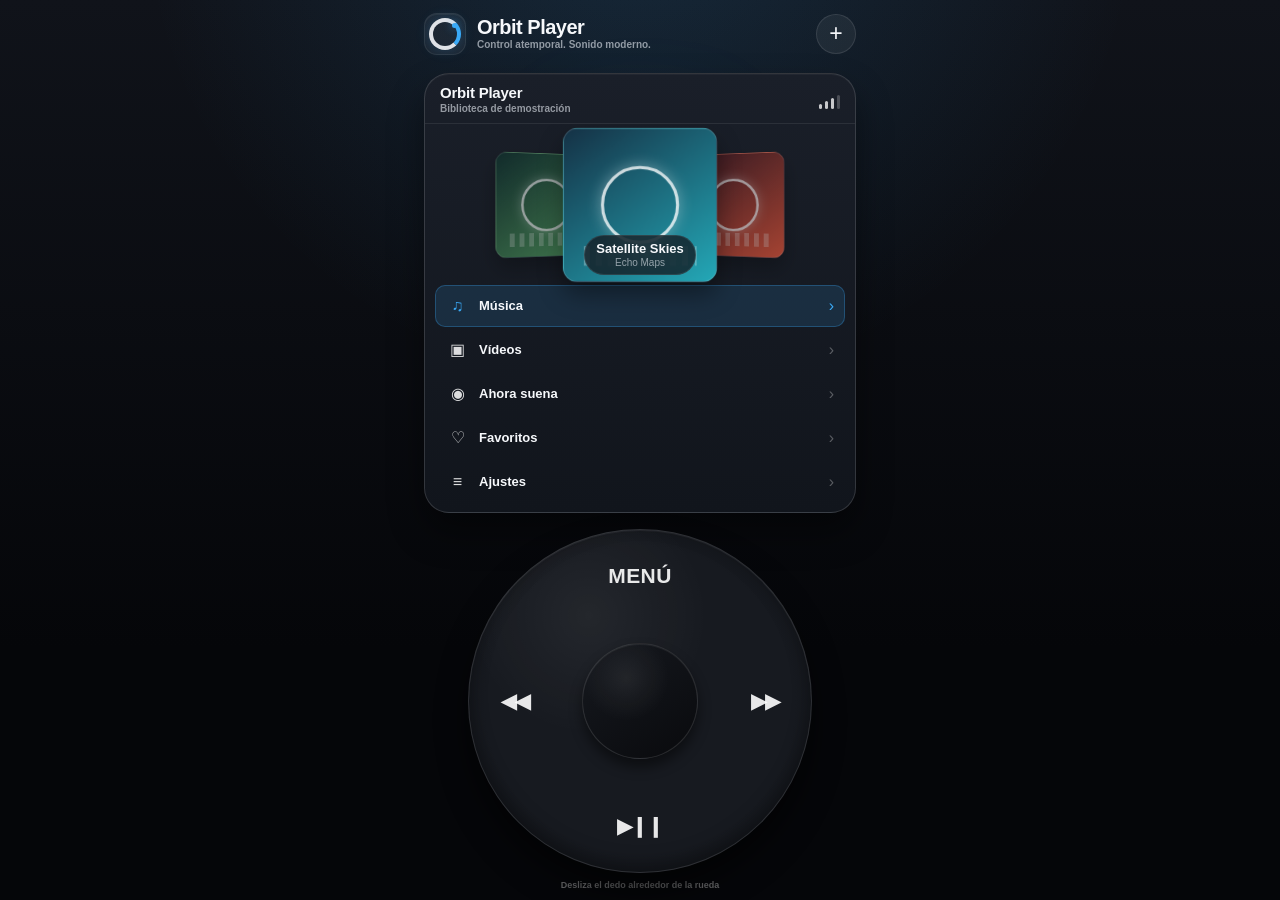
==== index.html @ 06b574ba "fix(pages): open the Orbit Player preview from the site root" ====
<!doctype html>
<html lang="es">
<head>
  <meta charset="utf-8">
  <meta name="viewport" content="width=device-width, initial-scale=1, viewport-fit=cover">
  <meta name="theme-color" content="#101218">
  <meta name="robots" content="noindex">
  <title>Orbit Player</title>
  <link rel="canonical" href="./Preview/">
  <meta http-equiv="refresh" content="0; url=./Preview/">
  <style>
    :root { color-scheme: dark; font-family: -apple-system, BlinkMacSystemFont, "SF Pro Display", sans-serif; }
    * { box-sizing: border-box; }
    body { min-height: 100vh; margin: 0; display: grid; place-items: center; background: radial-gradient(circle at top, #1c2634, #08090c 70%); color: #fff; }
    main { width: min(88vw, 420px); text-align: center; padding: 32px; border: 1px solid rgba(255,255,255,.12); border-radius: 28px; background: rgba(255,255,255,.055); backdrop-filter: blur(18px); }
    .mark { width: 66px; height: 66px; margin: 0 auto 18px; border: 7px solid rgba(255,255,255,.88); border-right-color: #3aaaf8; border-radius: 50%; box-shadow: 0 0 28px rgba(58,170,248,.28); }
    h1 { margin: 0 0 8px; font-size: 28px; }
    p { margin: 0 0 22px; color: rgba(255,255,255,.66); line-height: 1.45; }
    a { display: inline-flex; min-height: 48px; align-items: center; justify-content: center; padding: 0 22px; border-radius: 999px; background: #3aaaf8; color: #06101a; font-weight: 750; text-decoration: none; }
  </style>
  <script>window.location.replace('./Preview/');</script>
</head>
<body>
  <main>
    <div class="mark" aria-hidden="true"></div>
    <h1>Orbit Player</h1>
    <p>Abriendo la demostración táctil…</p>
    <a href="./Preview/">Abrir Orbit Player</a>
  </main>
</body>
</html>
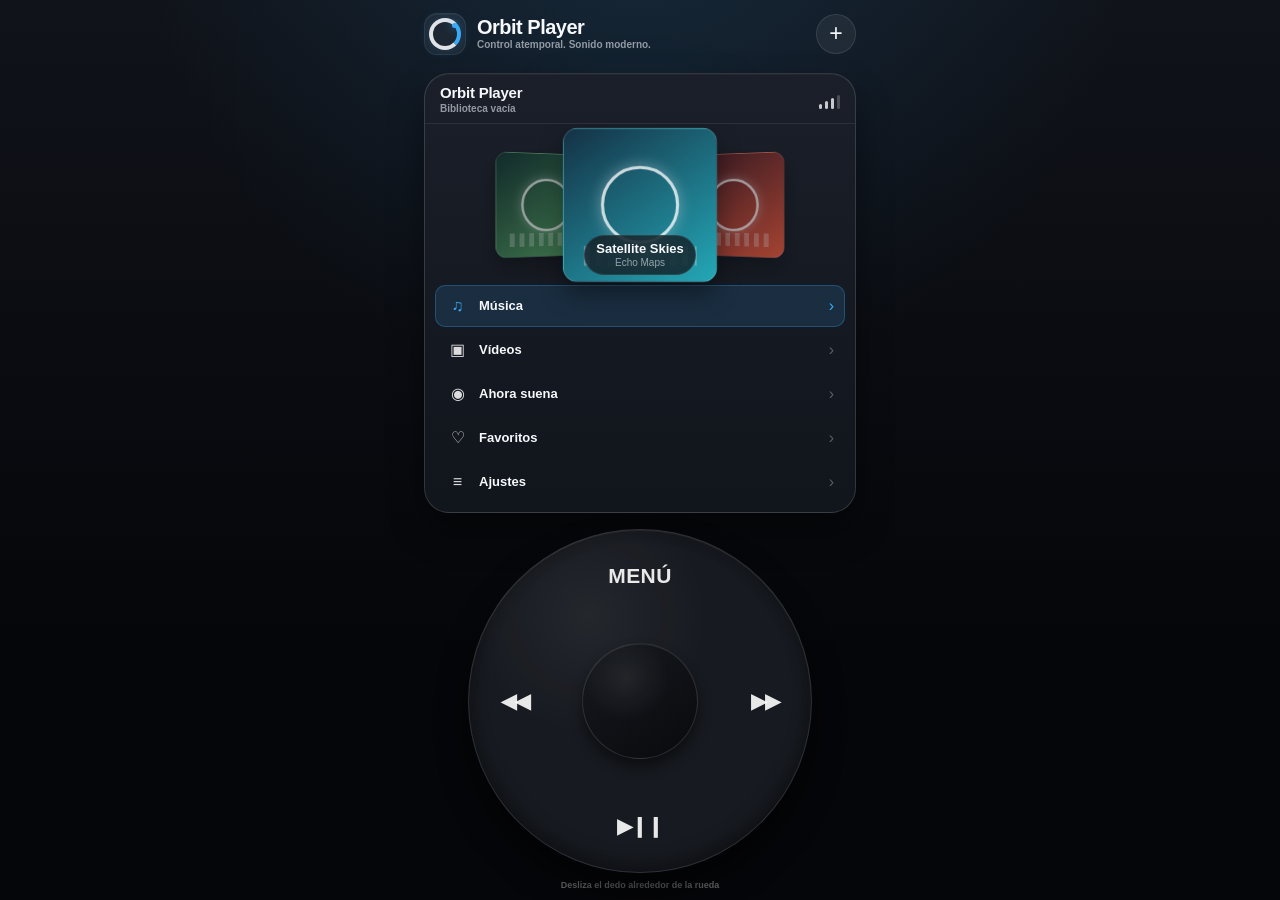
==== commit e874b52c: "deploy: publish Orbit Player PWA" ====
--- a/index.html
+++ b/index.html
@@ -2,30 +2,82 @@
 <html lang="es">
 <head>
   <meta charset="utf-8">
-  <meta name="viewport" content="width=device-width, initial-scale=1, viewport-fit=cover">
+  <meta name="viewport" content="width=device-width, initial-scale=1, viewport-fit=cover, user-scalable=no">
   <meta name="theme-color" content="#101218">
-  <meta name="robots" content="noindex">
+  <meta name="format-detection" content="telephone=no">
+  <meta name="apple-mobile-web-app-capable" content="yes">
+  <meta name="apple-mobile-web-app-status-bar-style" content="black-translucent">
+  <meta name="apple-mobile-web-app-title" content="Orbit Player">
   <title>Orbit Player</title>
-  <link rel="canonical" href="./Preview/">
-  <meta http-equiv="refresh" content="0; url=./Preview/">
-  <style>
-    :root { color-scheme: dark; font-family: -apple-system, BlinkMacSystemFont, "SF Pro Display", sans-serif; }
-    * { box-sizing: border-box; }
-    body { min-height: 100vh; margin: 0; display: grid; place-items: center; background: radial-gradient(circle at top, #1c2634, #08090c 70%); color: #fff; }
-    main { width: min(88vw, 420px); text-align: center; padding: 32px; border: 1px solid rgba(255,255,255,.12); border-radius: 28px; background: rgba(255,255,255,.055); backdrop-filter: blur(18px); }
-    .mark { width: 66px; height: 66px; margin: 0 auto 18px; border: 7px solid rgba(255,255,255,.88); border-right-color: #3aaaf8; border-radius: 50%; box-shadow: 0 0 28px rgba(58,170,248,.28); }
-    h1 { margin: 0 0 8px; font-size: 28px; }
-    p { margin: 0 0 22px; color: rgba(255,255,255,.66); line-height: 1.45; }
-    a { display: inline-flex; min-height: 48px; align-items: center; justify-content: center; padding: 0 22px; border-radius: 999px; background: #3aaaf8; color: #06101a; font-weight: 750; text-decoration: none; }
-  </style>
-  <script>window.location.replace('./Preview/');</script>
+  <link rel="manifest" href="./manifest.webmanifest?v=2026.08.19.2">
+  <link rel="icon" href="./icon.svg" type="image/svg+xml">
+  <link rel="stylesheet" href="./styles.css?v=2026.08.19.2">
 </head>
 <body>
-  <main>
-    <div class="mark" aria-hidden="true"></div>
-    <h1>Orbit Player</h1>
-    <p>Abriendo la demostración táctil…</p>
-    <a href="./Preview/">Abrir Orbit Player</a>
+  <main class="app-shell" aria-label="Orbit Player">
+    <header class="app-header">
+      <div class="brand-mark" aria-hidden="true"><span></span></div>
+      <div class="brand-copy">
+        <strong>Orbit Player</strong>
+        <span>Control atemporal. Sonido moderno.</span>
+      </div>
+      <button class="round-action" id="importButton" type="button" aria-label="Importar música o vídeos">+</button>
+    </header>
+
+    <section class="display" aria-live="polite">
+      <header class="display-header">
+        <div>
+          <h1 id="screenTitle">Orbit Player</h1>
+          <p id="screenSubtitle">Cargando biblioteca…</p>
+        </div>
+        <div class="signal" aria-hidden="true"><i></i><i></i><i></i><i></i></div>
+      </header>
+
+      <div class="screen-body" id="screenBody"></div>
+    </section>
+
+    <section class="wheel-zone" aria-label="Rueda de control">
+      <div class="wheel" id="wheel">
+        <button class="wheel-key wheel-menu" id="menuKey" type="button">MENÚ</button>
+        <button class="wheel-key wheel-prev" id="prevKey" type="button" aria-label="Anterior">◀◀</button>
+        <button class="wheel-key wheel-next" id="nextKey" type="button" aria-label="Siguiente">▶▶</button>
+        <button class="wheel-key wheel-play" id="playKey" type="button" aria-label="Reproducir o pausar">▶︎❙❙</button>
+        <button class="select-key" id="selectKey" type="button" aria-label="Seleccionar"></button>
+        <span class="wheel-glow" aria-hidden="true"></span>
+      </div>
+      <p class="wheel-hint" id="wheelHint">Desliza el dedo alrededor de la rueda</p>
+    </section>
   </main>
+
+  <input
+    id="mediaInput"
+    type="file"
+    accept="audio/*,video/*,.mp3,.m4a,.aac,.wav,.aif,.aiff,.caf,.flac,.ogg,.opus,.mp4,.m4v,.mov,.webm"
+    multiple
+    hidden
+  >
+  <audio id="audioPlayer" preload="metadata"></audio>
+  <video id="videoPlayer" preload="metadata" playsinline hidden></video>
+
+  <dialog id="videoDialog" class="video-dialog">
+    <div class="video-toolbar">
+      <div>
+        <strong id="videoTitle">Vídeo</strong>
+        <span>Orbit Player</span>
+      </div>
+      <button id="closeVideo" type="button" aria-label="Cerrar vídeo">×</button>
+    </div>
+    <div class="video-stage" id="videoStage"></div>
+  </dialog>
+
+  <dialog id="infoDialog" class="info-dialog">
+    <button id="closeInfo" type="button" aria-label="Cerrar">×</button>
+    <div class="brand-mark large" aria-hidden="true"><span></span></div>
+    <h2>Orbit Player</h2>
+    <p>PWA personal para reproducir música y vídeos guardados en tu iPhone.</p>
+    <p class="muted">Los archivos se guardan localmente mediante IndexedDB y no se envían a GitHub ni a ningún servidor.</p>
+  </dialog>
+
+  <script src="./app.js?v=2026.08.19.2" defer></script>
 </body>
 </html>
--- a/styles.css
+++ b/styles.css
@@ -0,0 +1,870 @@
+:root {
+  color-scheme: dark;
+  --bg-0: #050609;
+  --bg-1: #10131a;
+  --panel: #11151c;
+  --panel-raised: #1a1f29;
+  --line: rgba(255, 255, 255, 0.12);
+  --text: #f6f8fb;
+  --muted: rgba(238, 243, 250, 0.58);
+  --accent: #3aaaf7;
+  --accent-soft: rgba(58, 170, 247, 0.14);
+  --wheel: #171a20;
+  --wheel-edge: #08090c;
+  font-family: -apple-system, BlinkMacSystemFont, "SF Pro Display", "Helvetica Neue", Arial, sans-serif;
+  -webkit-tap-highlight-color: transparent;
+}
+
+* {
+  box-sizing: border-box;
+}
+
+html,
+body {
+  margin: 0;
+  min-height: 100%;
+  overflow: hidden;
+  background: var(--bg-0);
+}
+
+body {
+  min-height: 100dvh;
+  color: var(--text);
+  overscroll-behavior: none;
+  touch-action: none;
+  background:
+    radial-gradient(circle at 50% -12%, rgba(58, 170, 247, 0.15), transparent 42%),
+    linear-gradient(180deg, var(--bg-1), var(--bg-0) 72%);
+}
+
+button {
+  color: inherit;
+  font: inherit;
+}
+
+.app-shell {
+  width: min(100%, 470px);
+  height: 100dvh;
+  margin: 0 auto;
+  padding:
+    max(10px, env(safe-area-inset-top))
+    clamp(14px, 4vw, 22px)
+    max(8px, env(safe-area-inset-bottom));
+  display: grid;
+  grid-template-rows: auto minmax(300px, 1fr) auto;
+  gap: clamp(11px, 1.8dvh, 17px);
+  position: relative;
+  isolation: isolate;
+}
+
+.app-shell::before {
+  content: "";
+  position: absolute;
+  z-index: -1;
+  inset: 7% 3% auto;
+  height: 37%;
+  background: radial-gradient(circle, rgba(58, 170, 247, 0.08), transparent 68%);
+  filter: blur(24px);
+}
+
+.app-header {
+  min-height: 47px;
+  display: flex;
+  align-items: center;
+  gap: 11px;
+}
+
+.brand-mark {
+  width: 42px;
+  height: 42px;
+  flex: 0 0 42px;
+  display: grid;
+  place-items: center;
+  border: 1px solid rgba(255, 255, 255, 0.08);
+  background: rgba(255, 255, 255, 0.045);
+  border-radius: 13px;
+  box-shadow: inset 0 1px 0 rgba(255, 255, 255, 0.06);
+}
+
+.brand-mark::before {
+  content: "";
+  width: 24px;
+  height: 24px;
+  border: 4px solid rgba(245, 248, 251, 0.9);
+  border-right-color: var(--accent);
+  border-radius: 50%;
+  box-shadow: 0 0 14px rgba(58, 170, 247, 0.22);
+}
+
+.brand-mark span {
+  position: absolute;
+  width: 5px;
+  height: 5px;
+  border-radius: 50%;
+  background: var(--accent);
+  transform: translate(9px, -8px);
+  box-shadow: 0 0 8px rgba(58, 170, 247, 0.8);
+}
+
+.brand-mark.large {
+  width: 88px;
+  height: 88px;
+  margin-inline: auto;
+  border-radius: 24px;
+}
+
+.brand-mark.large::before {
+  width: 52px;
+  height: 52px;
+  border-width: 7px;
+}
+
+.brand-mark.large span {
+  width: 9px;
+  height: 9px;
+  transform: translate(20px, -17px);
+}
+
+.brand-copy {
+  min-width: 0;
+  display: grid;
+  gap: 1px;
+}
+
+.brand-copy strong {
+  font-size: 20px;
+  line-height: 1.05;
+  letter-spacing: -0.025em;
+}
+
+.brand-copy span {
+  overflow: hidden;
+  color: var(--muted);
+  font-size: 10px;
+  font-weight: 600;
+  white-space: nowrap;
+  text-overflow: ellipsis;
+}
+
+.round-action {
+  width: 40px;
+  height: 40px;
+  margin-left: auto;
+  border: 1px solid rgba(255, 255, 255, 0.1);
+  border-radius: 50%;
+  background: rgba(255, 255, 255, 0.06);
+  font-size: 23px;
+  font-weight: 300;
+  line-height: 1;
+  cursor: pointer;
+}
+
+.round-action:active {
+  transform: scale(0.95);
+  background: rgba(255, 255, 255, 0.11);
+}
+
+.display {
+  min-height: 0;
+  display: grid;
+  grid-template-rows: auto 1fr;
+  overflow: hidden;
+  border: 1px solid rgba(255, 255, 255, 0.14);
+  border-radius: 25px;
+  background: linear-gradient(180deg, var(--panel-raised), var(--panel));
+  box-shadow:
+    0 19px 35px rgba(0, 0, 0, 0.42),
+    inset 0 1px 0 rgba(255, 255, 255, 0.035);
+}
+
+.display-header {
+  min-height: 50px;
+  padding: 9px 15px;
+  display: flex;
+  align-items: center;
+  gap: 12px;
+  border-bottom: 1px solid rgba(255, 255, 255, 0.08);
+}
+
+.display-header h1,
+.display-header p {
+  margin: 0;
+}
+
+.display-header h1 {
+  font-size: 15px;
+  line-height: 1.15;
+  letter-spacing: -0.015em;
+}
+
+.display-header p {
+  margin-top: 2px;
+  color: var(--muted);
+  font-size: 10px;
+  font-weight: 600;
+}
+
+.signal {
+  margin-left: auto;
+  height: 20px;
+  display: flex;
+  align-items: end;
+  gap: 3px;
+}
+
+.signal i {
+  width: 3px;
+  border-radius: 3px;
+  background: rgba(255, 255, 255, 0.76);
+}
+
+.signal i:nth-child(1) { height: 5px; }
+.signal i:nth-child(2) { height: 8px; }
+.signal i:nth-child(3) { height: 11px; }
+.signal i:nth-child(4) { height: 14px; opacity: 0.28; }
+
+.screen-body {
+  min-height: 0;
+  overflow: hidden;
+}
+
+.home-screen {
+  height: 100%;
+  padding: 10px 10px 9px;
+  display: grid;
+  grid-template-rows: minmax(118px, 1fr) auto;
+  gap: 9px;
+}
+
+.cover-flow {
+  min-height: 0;
+  display: grid;
+  place-items: center;
+  position: relative;
+  perspective: 650px;
+}
+
+.cover {
+  width: clamp(84px, 27vw, 126px);
+  aspect-ratio: 1;
+  position: absolute;
+  display: grid;
+  place-items: center;
+  overflow: hidden;
+  border: 1px solid rgba(255, 255, 255, 0.15);
+  border-radius: 14px;
+  background: var(--cover-gradient);
+  box-shadow: 0 12px 24px rgba(0, 0, 0, 0.38);
+}
+
+.cover::before {
+  content: "";
+  width: 47%;
+  aspect-ratio: 1;
+  border: 3px solid rgba(255, 255, 255, 0.78);
+  border-radius: 50%;
+  box-shadow: 0 0 14px rgba(255, 255, 255, 0.34);
+}
+
+.cover::after {
+  content: "";
+  position: absolute;
+  inset: auto 13% 10%;
+  height: 13%;
+  opacity: 0.28;
+  background: repeating-linear-gradient(90deg, #fff 0 6px, transparent 6px 12px);
+}
+
+.cover.center {
+  z-index: 3;
+  width: clamp(112px, 35vw, 150px);
+  transform: translateZ(18px);
+}
+
+.cover.left {
+  z-index: 1;
+  transform: translateX(-74%) rotateY(27deg) scale(0.82);
+  opacity: 0.68;
+}
+
+.cover.right {
+  z-index: 1;
+  transform: translateX(74%) rotateY(-27deg) scale(0.82);
+  opacity: 0.68;
+}
+
+.cover-title {
+  position: absolute;
+  z-index: 5;
+  inset: auto auto 1px;
+  max-width: 88%;
+  padding: 5px 11px 6px;
+  display: grid;
+  gap: 1px;
+  text-align: center;
+  border: 1px solid rgba(255, 255, 255, 0.09);
+  border-radius: 999px;
+  background: rgba(17, 20, 26, 0.74);
+  -webkit-backdrop-filter: blur(12px);
+  backdrop-filter: blur(12px);
+}
+
+.cover-title strong {
+  overflow: hidden;
+  font-size: 13px;
+  white-space: nowrap;
+  text-overflow: ellipsis;
+}
+
+.cover-title span {
+  color: var(--muted);
+  font-size: 10px;
+}
+
+.menu-list,
+.media-list,
+.settings-list {
+  display: grid;
+  gap: 2px;
+}
+
+.menu-row,
+.media-row {
+  width: 100%;
+  min-height: 42px;
+  padding: 6px 10px;
+  display: flex;
+  align-items: center;
+  gap: 10px;
+  border: 1px solid transparent;
+  border-radius: 10px;
+  background: transparent;
+  text-align: left;
+  cursor: default;
+  transition: background 120ms ease, border-color 120ms ease, transform 120ms ease;
+}
+
+.menu-row.selected,
+.media-row.selected {
+  border-color: rgba(58, 170, 247, 0.29);
+  background: var(--accent-soft);
+}
+
+.menu-row.selected .row-icon,
+.menu-row.selected .chevron,
+.media-row.selected .chevron {
+  color: var(--accent);
+}
+
+.row-icon {
+  width: 23px;
+  flex: 0 0 23px;
+  color: rgba(255, 255, 255, 0.85);
+  font-size: 16px;
+  text-align: center;
+}
+
+.row-copy {
+  min-width: 0;
+  display: grid;
+  gap: 2px;
+}
+
+.row-copy strong {
+  overflow: hidden;
+  font-size: 13px;
+  font-weight: 650;
+  white-space: nowrap;
+  text-overflow: ellipsis;
+}
+
+.row-copy span {
+  overflow: hidden;
+  color: var(--muted);
+  font-size: 9px;
+  font-weight: 600;
+  white-space: nowrap;
+  text-overflow: ellipsis;
+}
+
+.chevron {
+  margin-left: auto;
+  color: rgba(255, 255, 255, 0.3);
+  font-size: 16px;
+}
+
+.list-screen {
+  height: 100%;
+  padding: 9px;
+  overflow-y: auto;
+  overscroll-behavior: contain;
+  scrollbar-width: none;
+}
+
+.list-screen::-webkit-scrollbar {
+  display: none;
+}
+
+.media-row {
+  min-height: 61px;
+}
+
+.thumb {
+  width: 47px;
+  height: 47px;
+  flex: 0 0 47px;
+  display: grid;
+  place-items: center;
+  overflow: hidden;
+  border: 1px solid rgba(255, 255, 255, 0.13);
+  border-radius: 11px;
+  background: var(--cover-gradient);
+}
+
+.thumb::before {
+  content: "";
+  width: 48%;
+  aspect-ratio: 1;
+  border: 2px solid rgba(255, 255, 255, 0.72);
+  border-radius: 50%;
+}
+
+.favorite-indicator {
+  color: var(--accent);
+  font-size: 14px;
+}
+
+.empty-state,
+.about-screen {
+  height: 100%;
+  padding: 20px 26px;
+  display: grid;
+  place-content: center;
+  justify-items: center;
+  gap: 10px;
+  text-align: center;
+}
+
+.empty-state .empty-icon {
+  color: var(--accent);
+  font-size: 38px;
+  font-weight: 300;
+}
+
+.empty-state strong,
+.about-screen h2 {
+  margin: 0;
+  font-size: 17px;
+}
+
+.empty-state p,
+.about-screen p {
+  margin: 0;
+  color: var(--muted);
+  font-size: 12px;
+  line-height: 1.4;
+}
+
+.now-playing {
+  height: 100%;
+  padding: 12px 14px 13px;
+  display: grid;
+  grid-template-rows: minmax(90px, 1fr) auto auto auto;
+  align-items: center;
+  gap: 9px;
+}
+
+.now-art {
+  width: min(48%, 166px);
+  aspect-ratio: 1;
+  margin: auto;
+  display: grid;
+  place-items: center;
+  border: 1px solid rgba(255, 255, 255, 0.14);
+  border-radius: 18px;
+  background: var(--cover-gradient);
+  box-shadow: 0 15px 28px rgba(0, 0, 0, 0.42);
+}
+
+.now-art::before {
+  content: "";
+  width: 47%;
+  aspect-ratio: 1;
+  border: 4px solid rgba(255, 255, 255, 0.84);
+  border-radius: 50%;
+  box-shadow: 0 0 18px rgba(255, 255, 255, 0.3);
+}
+
+.track-copy {
+  min-width: 0;
+  text-align: center;
+}
+
+.track-copy strong,
+.track-copy span {
+  display: block;
+  overflow: hidden;
+  white-space: nowrap;
+  text-overflow: ellipsis;
+}
+
+.track-copy strong {
+  font-size: 18px;
+}
+
+.track-copy span {
+  margin-top: 2px;
+  color: var(--muted);
+  font-size: 11px;
+}
+
+.progress-area {
+  display: grid;
+  gap: 5px;
+}
+
+.progress-track,
+.volume-track {
+  height: 5px;
+  overflow: hidden;
+  border-radius: 999px;
+  background: rgba(255, 255, 255, 0.13);
+}
+
+.progress-fill,
+.volume-fill {
+  width: 0;
+  height: 100%;
+  border-radius: inherit;
+  background: var(--accent);
+  transition: width 90ms linear;
+}
+
+.time-row,
+.volume-row {
+  display: flex;
+  align-items: center;
+  gap: 8px;
+  color: var(--muted);
+  font-size: 9px;
+  font-variant-numeric: tabular-nums;
+}
+
+.time-row span:last-child {
+  margin-left: auto;
+}
+
+.volume-row .volume-track {
+  flex: 1;
+  height: 4px;
+}
+
+.now-hint {
+  color: var(--muted);
+  font-size: 9px;
+  font-weight: 600;
+  text-align: center;
+}
+
+.wheel-zone {
+  display: grid;
+  justify-items: center;
+  gap: 7px;
+}
+
+.wheel {
+  width: min(77vw, 344px, 39dvh);
+  aspect-ratio: 1;
+  position: relative;
+  border: 1px solid rgba(255, 255, 255, 0.11);
+  border-radius: 50%;
+  background:
+    radial-gradient(circle at 35% 25%, rgba(255, 255, 255, 0.055), transparent 35%),
+    radial-gradient(circle, var(--wheel) 0 64%, var(--wheel-edge) 100%);
+  box-shadow:
+    0 19px 30px rgba(0, 0, 0, 0.55),
+    inset 0 1px 0 rgba(255, 255, 255, 0.055),
+    inset 0 -8px 18px rgba(0, 0, 0, 0.28);
+  touch-action: none;
+  user-select: none;
+  -webkit-user-select: none;
+}
+
+.wheel.tracking {
+  border-color: rgba(58, 170, 247, 0.36);
+  box-shadow:
+    0 19px 30px rgba(0, 0, 0, 0.55),
+    0 0 0 1px rgba(58, 170, 247, 0.15),
+    0 0 30px rgba(58, 170, 247, 0.07),
+    inset 0 1px 0 rgba(255, 255, 255, 0.06);
+}
+
+.wheel-glow {
+  position: absolute;
+  inset: 7%;
+  border-radius: 50%;
+  pointer-events: none;
+  background: conic-gradient(from var(--wheel-angle, 0deg), transparent 0 90%, rgba(58, 170, 247, 0.15) 97%, transparent 100%);
+  opacity: 0;
+  transition: opacity 120ms ease;
+  -webkit-mask: radial-gradient(circle, transparent 0 63%, #000 64% 100%);
+  mask: radial-gradient(circle, transparent 0 63%, #000 64% 100%);
+}
+
+.wheel.tracking .wheel-glow {
+  opacity: 1;
+}
+
+.wheel-key,
+.select-key {
+  position: absolute;
+  z-index: 3;
+  border: 0;
+  background: transparent;
+  cursor: pointer;
+}
+
+.wheel-key {
+  display: grid;
+  place-items: center;
+  color: rgba(255, 255, 255, 0.9);
+  font-size: clamp(14px, 4.2vw, 20px);
+  font-weight: 650;
+  letter-spacing: -0.05em;
+}
+
+.wheel-key:active {
+  color: var(--accent);
+  transform: scale(0.94);
+}
+
+.wheel-menu {
+  top: 2%;
+  left: 31%;
+  width: 38%;
+  height: 23%;
+  font-size: clamp(15px, 4.4vw, 21px);
+  letter-spacing: 0.02em;
+}
+
+.wheel-play {
+  bottom: 2%;
+  left: 31%;
+  width: 38%;
+  height: 23%;
+}
+
+.wheel-prev {
+  top: 31%;
+  left: 2%;
+  width: 23%;
+  height: 38%;
+}
+
+.wheel-next {
+  top: 31%;
+  right: 2%;
+  width: 23%;
+  height: 38%;
+}
+
+.select-key {
+  top: 33%;
+  left: 33%;
+  width: 34%;
+  height: 34%;
+  border: 1px solid rgba(255, 255, 255, 0.12);
+  border-radius: 50%;
+  background:
+    radial-gradient(circle at 38% 30%, rgba(255, 255, 255, 0.07), transparent 40%),
+    linear-gradient(145deg, #16191f, #090a0d);
+  box-shadow:
+    0 8px 13px rgba(0, 0, 0, 0.47),
+    inset 0 1px 0 rgba(255, 255, 255, 0.06);
+}
+
+.select-key:active {
+  transform: scale(0.97);
+  background: linear-gradient(145deg, #101319, #07080a);
+}
+
+.wheel-hint {
+  min-height: 12px;
+  margin: 0;
+  color: rgba(255, 255, 255, 0.38);
+  font-size: 9px;
+  font-weight: 600;
+  text-align: center;
+}
+
+.video-dialog,
+.info-dialog {
+  width: 100%;
+  height: 100%;
+  max-width: none;
+  max-height: none;
+  margin: 0;
+  padding: 0;
+  border: 0;
+  background: #000;
+  color: #fff;
+}
+
+.video-dialog::backdrop,
+.info-dialog::backdrop {
+  background: #000;
+}
+
+.video-dialog[open] {
+  display: grid;
+  grid-template-rows: auto 1fr;
+}
+
+.video-toolbar {
+  min-height: 62px;
+  padding: max(10px, env(safe-area-inset-top)) 16px 9px;
+  display: flex;
+  align-items: center;
+  gap: 12px;
+  background: rgba(10, 11, 14, 0.94);
+}
+
+.video-toolbar > div {
+  min-width: 0;
+  display: grid;
+  gap: 2px;
+}
+
+.video-toolbar strong,
+.video-toolbar span {
+  overflow: hidden;
+  white-space: nowrap;
+  text-overflow: ellipsis;
+}
+
+.video-toolbar strong { font-size: 15px; }
+.video-toolbar span { color: var(--muted); font-size: 10px; }
+
+.video-toolbar button,
+.info-dialog > button {
+  width: 38px;
+  height: 38px;
+  margin-left: auto;
+  border: 1px solid rgba(255, 255, 255, 0.12);
+  border-radius: 50%;
+  background: rgba(255, 255, 255, 0.08);
+  color: #fff;
+  font-size: 24px;
+}
+
+.video-stage {
+  min-height: 0;
+  display: grid;
+  place-items: center;
+}
+
+.video-stage video {
+  width: 100%;
+  height: 100%;
+  object-fit: contain;
+}
+
+.info-dialog[open] {
+  width: min(calc(100% - 30px), 390px);
+  height: auto;
+  max-height: 86dvh;
+  margin: auto;
+  padding: 28px 24px 26px;
+  display: grid;
+  gap: 12px;
+  border: 1px solid rgba(255, 255, 255, 0.13);
+  border-radius: 25px;
+  background: linear-gradient(180deg, #1a1e27, #0d0f14);
+  text-align: center;
+  box-shadow: 0 30px 80px rgba(0, 0, 0, 0.7);
+}
+
+.info-dialog > button {
+  position: absolute;
+  top: 13px;
+  right: 13px;
+  margin: 0;
+}
+
+.info-dialog h2,
+.info-dialog p {
+  margin: 0;
+}
+
+.info-dialog h2 { font-size: 22px; }
+.info-dialog p { font-size: 13px; line-height: 1.45; }
+.muted { color: var(--muted); }
+
+.toast {
+  position: fixed;
+  z-index: 20;
+  left: 50%;
+  bottom: max(14px, env(safe-area-inset-bottom));
+  max-width: calc(100% - 32px);
+  padding: 9px 14px;
+  border: 1px solid rgba(255, 255, 255, 0.12);
+  border-radius: 999px;
+  background: rgba(16, 18, 24, 0.9);
+  color: #fff;
+  font-size: 11px;
+  font-weight: 650;
+  text-align: center;
+  -webkit-backdrop-filter: blur(16px);
+  backdrop-filter: blur(16px);
+  transform: translate(-50%, 14px);
+  opacity: 0;
+  transition: opacity 160ms ease, transform 160ms ease;
+  pointer-events: none;
+}
+
+.toast.visible {
+  opacity: 1;
+  transform: translate(-50%, 0);
+}
+
+@media (max-height: 720px) {
+  .app-shell {
+    grid-template-rows: auto minmax(280px, 1fr) auto;
+    gap: 9px;
+  }
+
+  .app-header {
+    min-height: 40px;
+  }
+
+  .brand-mark {
+    width: 38px;
+    height: 38px;
+    flex-basis: 38px;
+  }
+
+  .brand-copy strong { font-size: 18px; }
+  .round-action { width: 37px; height: 37px; }
+  .display-header { min-height: 45px; padding-block: 7px; }
+  .home-screen { padding-top: 7px; }
+  .menu-row { min-height: 36px; padding-block: 5px; }
+  .wheel { width: min(70vw, 292px, 36dvh); }
+  .wheel-hint { display: none; }
+}
+
+@media (min-width: 700px) and (min-height: 850px) {
+  .app-shell {
+    width: 480px;
+    padding-inline: 24px;
+  }
+}
+
+@media (prefers-reduced-motion: reduce) {
+  *,
+  *::before,
+  *::after {
+    scroll-behavior: auto !important;
+    animation-duration: 0.01ms !important;
+    transition-duration: 0.01ms !important;
+  }
+}
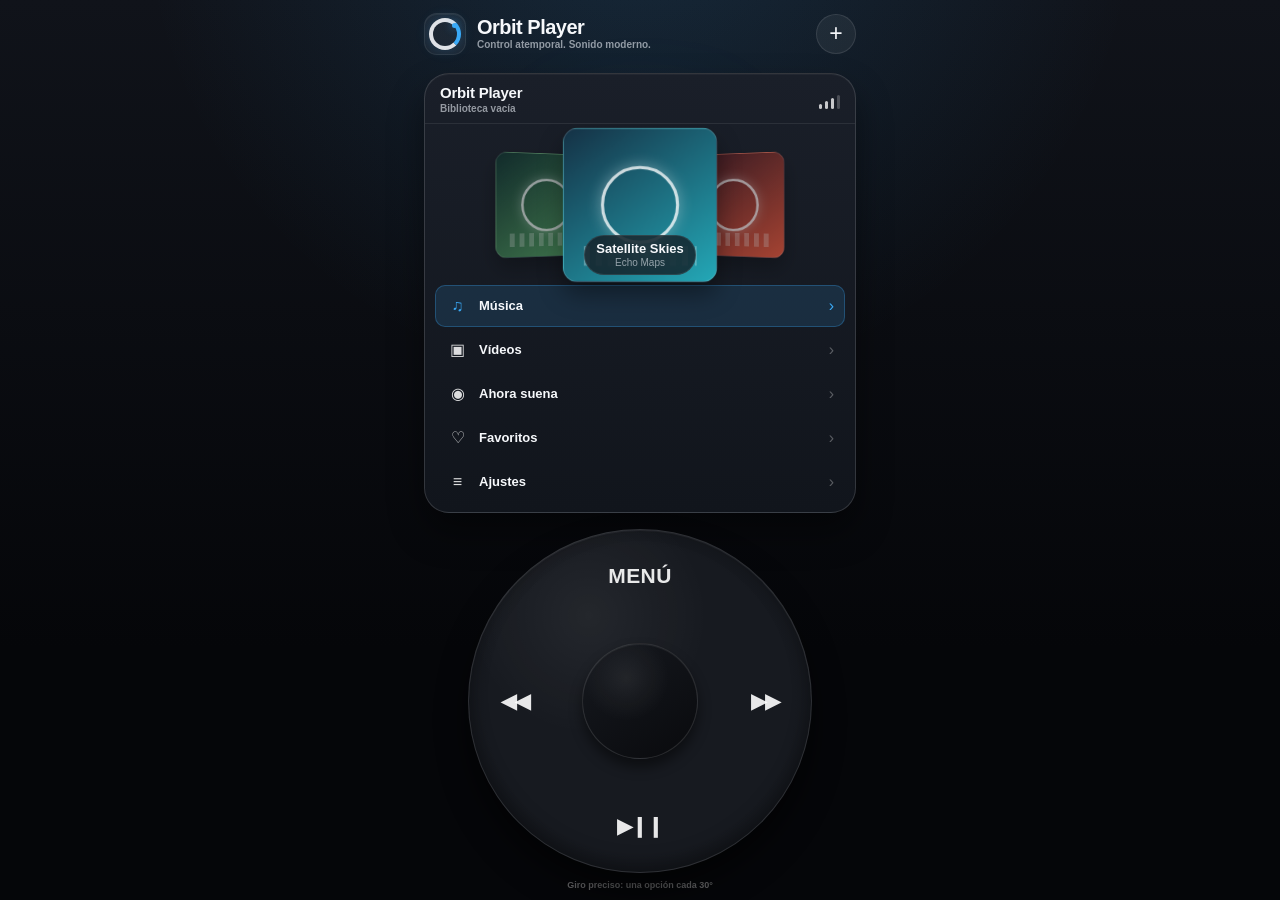
==== commit 2b652efd: "deploy: publish Orbit Player PWA" ====
--- a/index.html
+++ b/index.html
@@ -9,9 +9,9 @@
   <meta name="apple-mobile-web-app-status-bar-style" content="black-translucent">
   <meta name="apple-mobile-web-app-title" content="Orbit Player">
   <title>Orbit Player</title>
-  <link rel="manifest" href="./manifest.webmanifest?v=2026.08.19.2">
+  <link rel="manifest" href="./manifest.webmanifest?v=2026.08.19.5">
   <link rel="icon" href="./icon.svg" type="image/svg+xml">
-  <link rel="stylesheet" href="./styles.css?v=2026.08.19.2">
+  <link rel="stylesheet" href="./styles.css?v=2026.08.19.5">
 </head>
 <body>
   <main class="app-shell" aria-label="Orbit Player">
@@ -39,8 +39,8 @@
     <section class="wheel-zone" aria-label="Rueda de control">
       <div class="wheel" id="wheel">
         <button class="wheel-key wheel-menu" id="menuKey" type="button">MENÚ</button>
-        <button class="wheel-key wheel-prev" id="prevKey" type="button" aria-label="Anterior">◀◀</button>
-        <button class="wheel-key wheel-next" id="nextKey" type="button" aria-label="Siguiente">▶▶</button>
+        <button class="wheel-key wheel-prev" id="prevKey" type="button" aria-label="Retroceder diez segundos">◀◀</button>
+        <button class="wheel-key wheel-next" id="nextKey" type="button" aria-label="Avanzar diez segundos">▶▶</button>
         <button class="wheel-key wheel-play" id="playKey" type="button" aria-label="Reproducir o pausar">▶︎❙❙</button>
         <button class="select-key" id="selectKey" type="button" aria-label="Seleccionar"></button>
         <span class="wheel-glow" aria-hidden="true"></span>
@@ -56,8 +56,8 @@
     multiple
     hidden
   >
-  <audio id="audioPlayer" preload="metadata"></audio>
-  <video id="videoPlayer" preload="metadata" playsinline hidden></video>
+  <audio id="audioPlayer" preload="auto" playsinline x-webkit-airplay="allow"></audio>
+  <video id="videoPlayer" preload="metadata" playsinline x-webkit-airplay="allow" hidden></video>
 
   <dialog id="videoDialog" class="video-dialog">
     <div class="video-toolbar">
@@ -78,6 +78,9 @@
     <p class="muted">Los archivos se guardan localmente mediante IndexedDB y no se envían a GitHub ni a ningún servidor.</p>
   </dialog>
 
-  <script src="./app.js?v=2026.08.19.2" defer></script>
+  <script src="./background-mode.js?v=2026.08.19.5"></script>
+  <script src="./app.js?v=2026.08.19.5" defer></script>
+  <script src="./wheel-tuning.js?v=2026.08.19.5" defer></script>
+  <script src="./codec-fix.js?v=2026.08.19.4" defer></script>
 </body>
 </html>
